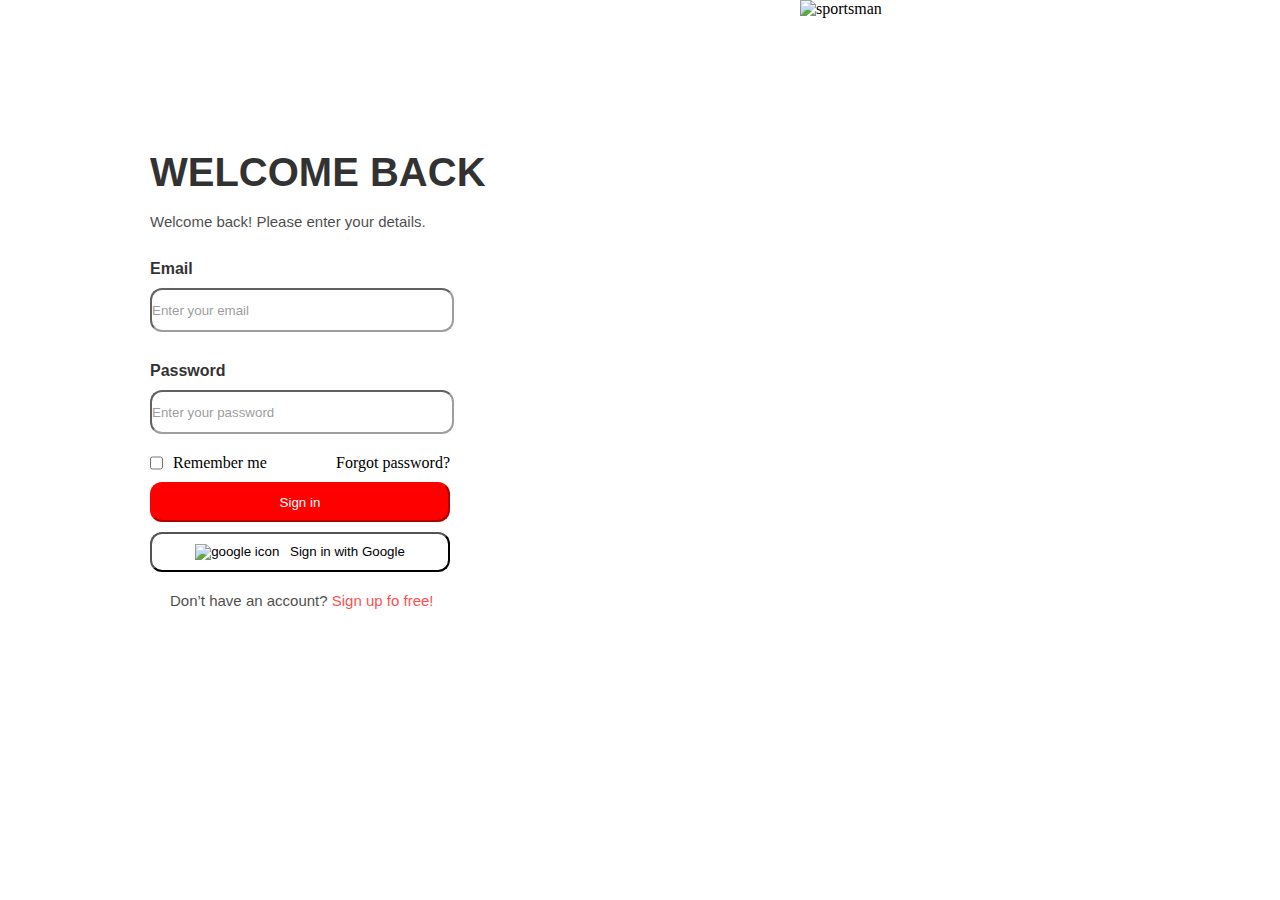
==== index.html @ 8fb23f3d "Add files via upload" ====
<!DOCTYPE html>
<html lang="en">
<head>
    <meta charset="UTF-8">
    <meta http-equiv="X-UA-Compatible" content="IE=edge">
    <meta name="viewport" content="width=device-width">
    <link id = "f" rel = "shortcut icon" href = '[data-uri]' type = "image/x-icon">
    <title>Web-Midterm</title>
</head>

<style>
    *{
        margin: 0;
        padding: 0;
    }
    .photo{
        margin-left: 350px;
    }
    body{
        border-color: #F8F8F8;
        display: flex;
    }

@media(max-width:1000px){
    .photo{
        max-width: 0px;
    }
}
@media(max-width:600px){
    .enter{
        max-width: 200px;
    }
}

    .enter{
        width: 300px;
        margin-top: 150px;
        margin-left: 150px;
    }
    .enter h1{
        font-size:40px;
        font-family: 'Poppins', sans-serif;
        width: 400px;
        opacity: 0.8;
    }
    p{
        width: 300px;
        font-size: 15px;
        font-family: 'Poppins', sans-serif;
        opacity: 0.7;
    }
    .enter h4{
        margin-top: 30px;
        font-family: 'Poppins', sans-serif;
        opacity: 0.8;
    }
    button{
        background-color: #fff;
        border-radius: 12px;
        width: 300px;
        height: 40px;
        margin-top: 10px;
        text-align:left;
    }
    .input{
        background-color: #fff;
        border-radius: 12px;
        width: 300px;
        height: 40px;
        margin-top: 10px;
        text-align:left;
        opacity: 0.7;
    }
    .check{
        display: flex;
    }
    .check .remember{
        margin-left: 10px;
    }
    .checkbox{
        margin-top: 20px;
        display: flex;
        justify-content: space-between;
    }
    .sign{
        background-color: rgb(255, 0, 0);
        color: rgb(255, 255, 255);
        border-color: rgb(255, 0, 0);
        text-align: center;
    }
    .sign:hover{
        background-color: #fff;
        color: rgb(255, 0, 0);
        border-color: rgb(255, 0, 0);
    }
    .google{
        text-align: center;
        justify-content: space-between;
    }
    .google span{
        margin-left: 7px;
        margin-top: -10px;
    }
    .google:hover{
        background-color: #fff;
        color: rgb(255, 0, 0);
        border-color: rgb(255, 0, 0);
    }
    .signupfree{
        margin-top: 20px;
        margin-left: 20px;
    }
    .signupfree span{
        color: rgb(255, 0, 0);
    }
</style>

<body>
        <div class="enter">
            <h1>WELCOME BACK</h1><br>
            <p>Welcome back! Please enter your details.</p>

            <h4>Email</h4>
            <input class = "input" type = "email" placeholder = "Enter your email">
            <h4>Password</h4>
            <input class = "input" type = "password" minlength = "8" placeholder = "Enter your password">
            
            <div class="checkbox">
                <div class = "check">
                    <input type = "checkbox">
                    <span class = "remember">Remember me</span>
                </div>
                    <span>Forgot password?</span> 
            </div>
            <button type = "submit" class = "sign">Sign in</button>
            <button type = "submit" class = "google"> <img src = "img/google.png" alt = "google icon" width="20px"> <span> Sign in with Google </span> </button>
            <p class = "signupfree">Don’t have an account? <span>Sign up fo free!</span> </p>
        </div>

        <div>
            <img src = "./img/c392ba101244345 1.png" class = "photo" alt = "sportsman" width="600">
        </div>
</body>
</html>
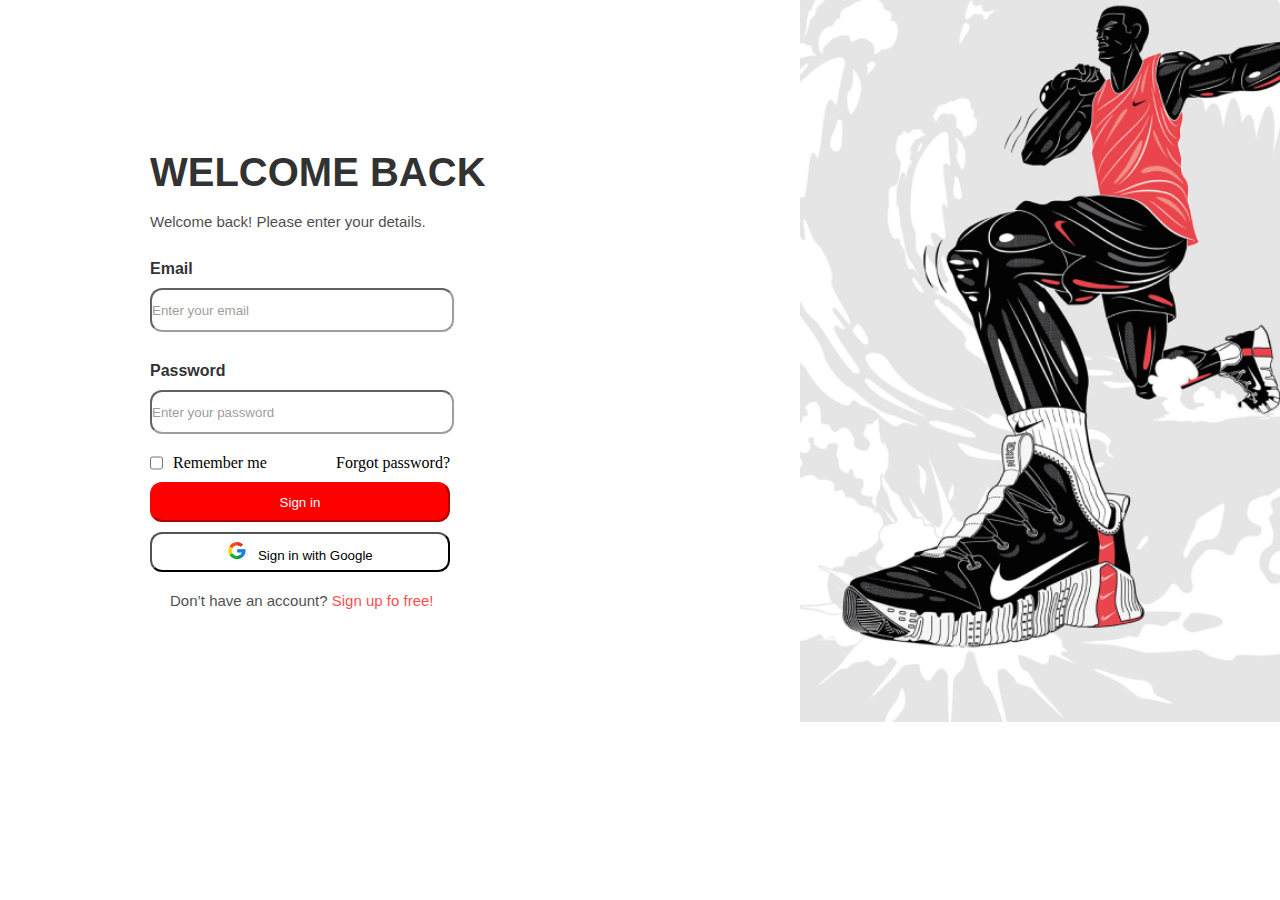
==== commit 4d159eee: "Update index.html" ====
--- a/index.html
+++ b/index.html
@@ -28,7 +28,7 @@
 }
 @media(max-width:600px){
     .enter{
-        max-width: 200px;
+        max-width: 400px;
     }
 }
 
@@ -141,4 +141,4 @@
             <img src = "./img/c392ba101244345 1.png" class = "photo" alt = "sportsman" width="600">
         </div>
 </body>
-</html>+</html>
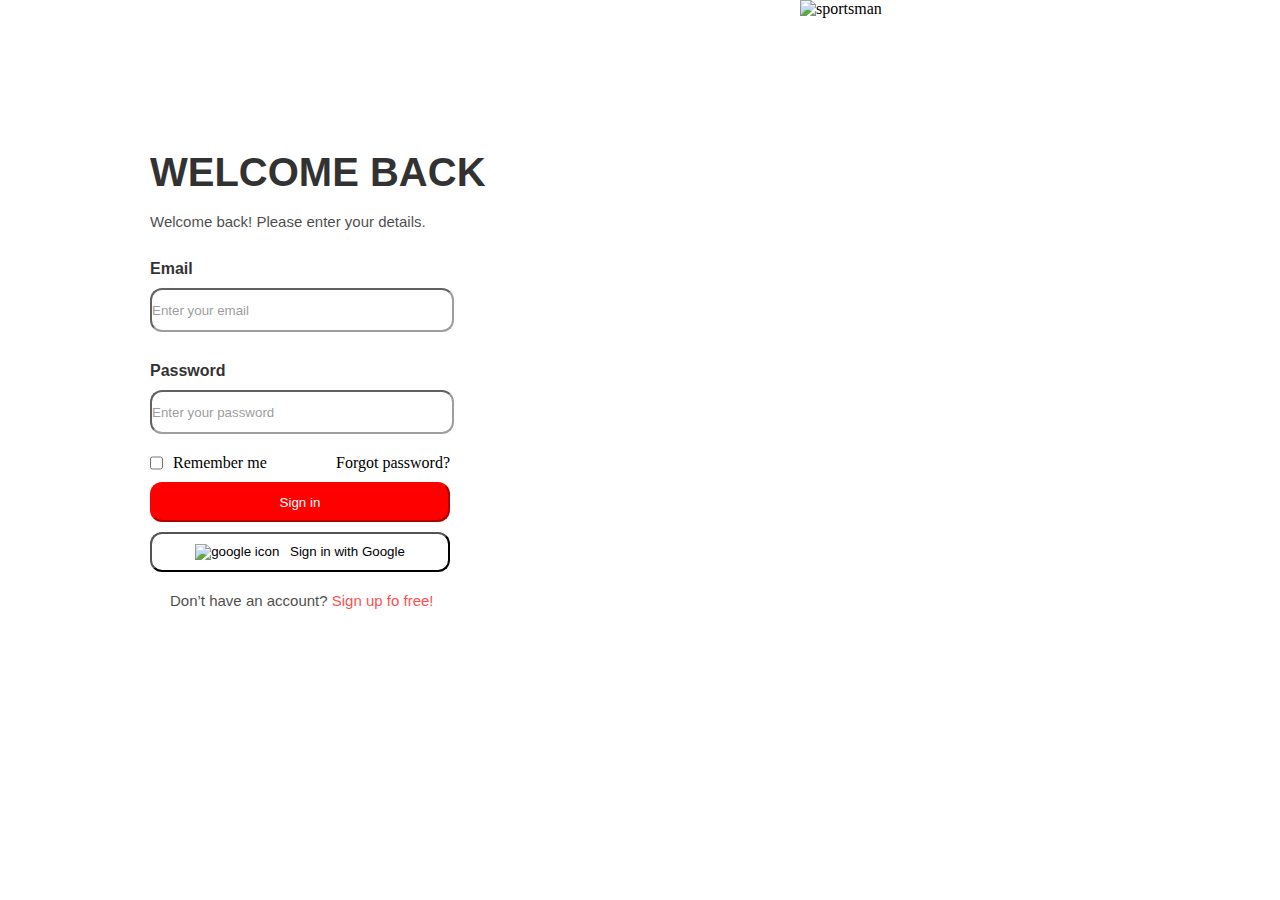
==== commit deeb3fe3: "Add files via upload" ====
--- a/index.html
+++ b/index.html
@@ -1,144 +1,206 @@
 <!DOCTYPE html>
 <html lang="en">
+
 <head>
     <meta charset="UTF-8">
     <meta http-equiv="X-UA-Compatible" content="IE=edge">
     <meta name="viewport" content="width=device-width">
-    <link id = "f" rel = "shortcut icon" href = '[data-uri]' type = "image/x-icon">
+    <link id="f" rel="shortcut icon"
+        href='[data-uri]'
+        type="image/x-icon">
     <title>Web-Midterm</title>
 </head>
 
 <style>
-    *{
+    * {
         margin: 0;
         padding: 0;
     }
-    .photo{
+
+    .photo {
         margin-left: 350px;
     }
-    body{
+
+    body {
         border-color: #F8F8F8;
         display: flex;
     }
 
-@media(max-width:1000px){
-    .photo{
-        max-width: 0px;
-    }
-}
-@media(max-width:600px){
-    .enter{
-        max-width: 400px;
-    }
-}
-
-    .enter{
+    @media(max-width:1000px) {
+        .photo {
+            max-width: 0px;
+        }
+    }
+
+    @media(max-width:400px) {
+        .enter {
+            max-width: 400px;
+        }
+    }
+
+    .enter {
         width: 300px;
         margin-top: 150px;
         margin-left: 150px;
     }
-    .enter h1{
-        font-size:40px;
+
+    .enter h1 {
+        font-size: 40px;
         font-family: 'Poppins', sans-serif;
         width: 400px;
         opacity: 0.8;
     }
-    p{
+
+    @media(max-width:400px) {
+        .enter h1 {
+            max-width: 400px;
+        }
+    }
+
+    p {
         width: 300px;
         font-size: 15px;
         font-family: 'Poppins', sans-serif;
         opacity: 0.7;
     }
-    .enter h4{
+
+    @media(max-width:400px) {
+        .p {
+            max-width: 300px;
+        }
+    }
+
+    .enter h4 {
         margin-top: 30px;
         font-family: 'Poppins', sans-serif;
         opacity: 0.8;
     }
-    button{
+
+    button {
         background-color: #fff;
         border-radius: 12px;
         width: 300px;
         height: 40px;
         margin-top: 10px;
-        text-align:left;
-    }
-    .input{
+        text-align: left;
+    }
+
+    @media(max-width:400px) {
+        .button {
+            max-width: 300px;
+        }
+    }
+
+    .input {
         background-color: #fff;
         border-radius: 12px;
         width: 300px;
         height: 40px;
         margin-top: 10px;
-        text-align:left;
+        text-align: left;
         opacity: 0.7;
     }
-    .check{
+
+    @media(max-width:400px) {
+        .input {
+            max-width: 300px;
+        }
+    }
+
+    #email-error {
+        color: rgb(255, 0, 0);
+    }
+
+    .check {
         display: flex;
     }
-    .check .remember{
+
+    .check .remember {
         margin-left: 10px;
     }
-    .checkbox{
+
+    .checkbox {
         margin-top: 20px;
         display: flex;
         justify-content: space-between;
     }
-    .sign{
+
+    .sign {
         background-color: rgb(255, 0, 0);
         color: rgb(255, 255, 255);
         border-color: rgb(255, 0, 0);
         text-align: center;
     }
-    .sign:hover{
+
+    .sign:hover {
         background-color: #fff;
         color: rgb(255, 0, 0);
         border-color: rgb(255, 0, 0);
-    }
-    .google{
+        cursor: pointer;
+    }
+
+    .google {
         text-align: center;
         justify-content: space-between;
     }
-    .google span{
+
+    .google span {
         margin-left: 7px;
         margin-top: -10px;
     }
-    .google:hover{
+
+    .google:hover {
         background-color: #fff;
         color: rgb(255, 0, 0);
         border-color: rgb(255, 0, 0);
-    }
-    .signupfree{
+        cursor: pointer;
+    }
+
+    .signupfree {
         margin-top: 20px;
         margin-left: 20px;
-    }
-    .signupfree span{
+        color: #000;
+        text-decoration: none;
+    }
+
+    .signupfree span {
         color: rgb(255, 0, 0);
     }
 </style>
 
 <body>
-        <div class="enter">
-            <h1>WELCOME BACK</h1><br>
-            <p>Welcome back! Please enter your details.</p>
-
-            <h4>Email</h4>
-            <input class = "input" type = "email" placeholder = "Enter your email">
-            <h4>Password</h4>
-            <input class = "input" type = "password" minlength = "8" placeholder = "Enter your password">
-            
-            <div class="checkbox">
-                <div class = "check">
-                    <input type = "checkbox">
-                    <span class = "remember">Remember me</span>
-                </div>
-                    <span>Forgot password?</span> 
+    <div class="enter">
+        <h1>WELCOME BACK</h1><br>
+        <p>Welcome back! Please enter your details.</p>
+<!-- this part connect with js -->
+        <h4>Email</h4>
+        <input  class="input" type="email" placeholder="Enter your email" id="contact-email" onkeyup="validateEmail()" >
+        <span id="email-error"></span>
+
+        <h4>Password</h4>
+        <input class="input" type="password" minlength="8" placeholder="Enter your password">
+
+        <div class="checkbox">
+            <div class="check">
+                <input type="checkbox">
+                <span class="remember">Remember me</span>
             </div>
-            <button type = "submit" class = "sign">Sign in</button>
-            <button type = "submit" class = "google"> <img src = "img/google.png" alt = "google icon" width="20px"> <span> Sign in with Google </span> </button>
-            <p class = "signupfree">Don’t have an account? <span>Sign up fo free!</span> </p>
+            <span>Forgot password?</span>
         </div>
-
-        <div>
-            <img src = "./img/c392ba101244345 1.png" class = "photo" alt = "sportsman" width="600">
-        </div>
+        <button type="submit" class="sign">Sign in</button>
+        <button type="submit" class="google"> <img src="img/google.png" alt="google icon" width="20px"> <span> Sign in
+                with Google </span> </button>
+        <p class="signupfree">Don’t have an account? <span>Sign up fo free!</span> </p>
+    </div>
+
+ 
+        <img src="./img/c392ba101244345 1.png" class="photo" alt="sportsman" width="600">
+    
+
+
+    <script src = "script.js"></script>
+
+
 </body>
-</html>
+
+</html>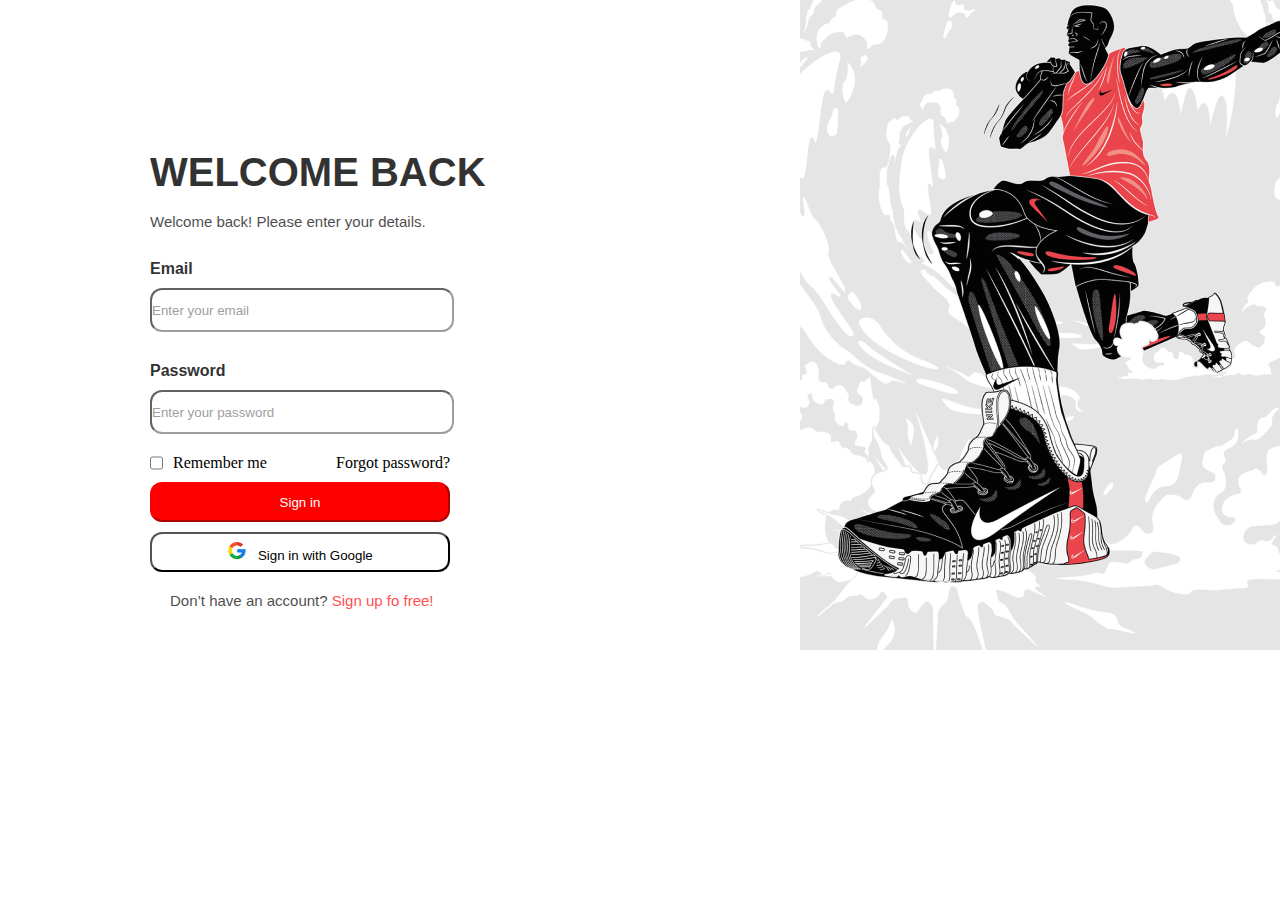
==== commit 9366fca3: "Update index.html" ====
--- a/index.html
+++ b/index.html
@@ -35,6 +35,7 @@
     @media(max-width:400px) {
         .enter {
             max-width: 400px;
+            margin-left: 50px;
         }
     }
 
@@ -203,4 +204,4 @@
 
 </body>
 
-</html>+</html>
